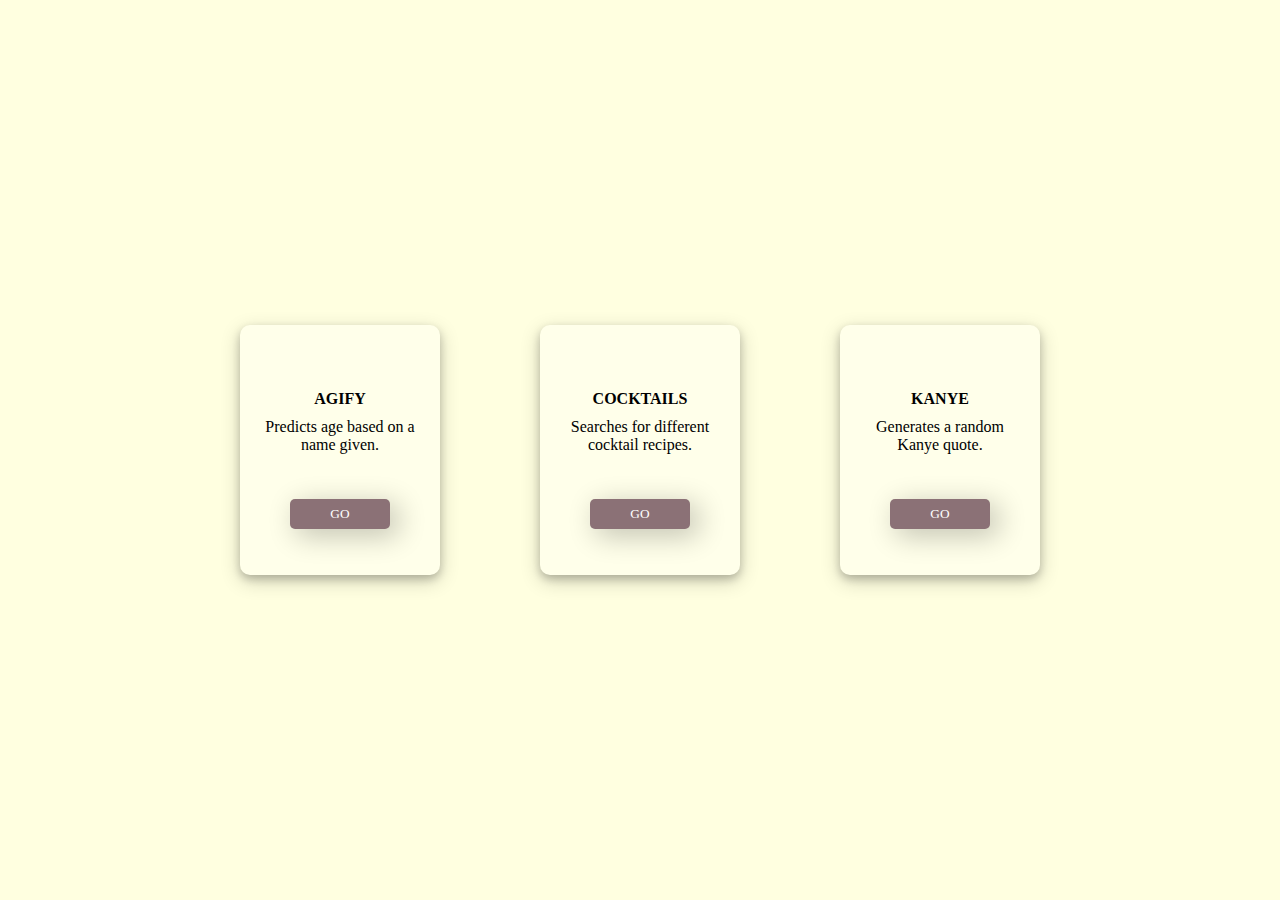
==== index.html @ 5dc0dc02 "index and agify done" ====
<!DOCTYPE html>
<html lang="en">
  <head>
    <meta charset="UTF-8" />
    <meta http-equiv="X-UA-Compatible" content="IE=edge" />
    <meta name="viewport" content="width=device-width, initial-scale=1.0" />
    <title>API FORMS</title>
    <link rel="stylesheet" href="./styles/reset.css" />
    <link rel="stylesheet" href="./styles/style.css" />
  </head>
  <body>
    <div class="content">
      <div class="container">
        <h1>AGIFY</h1>
        <p>Predicts age based on a name given.</p>
        <button><a href="./agify.html">GO</a></button>
      </div>
      <div class="container">
        <h1>COCKTAILS</h1>
        <p>Searches for different cocktail recipes.</p>
        <button><a href="./cocktails.html">GO</a></button>
      </div>
      <div class="container">
        <h1>KANYE</h1>
        <p>Generates a random Kanye quote.</p>
        <button><a href="./kanye.html">GO</a></button>
      </div>
    </div>
  </body>
</html>
---- styles/style.css ----
.content {
  height: 100vh;
  background-color: lightyellow;
  display: flex;
  justify-content: center;
  align-items: center;
}
.container {
  margin: 0 50px;
  height: 250px;
  width: 200px;
  text-align: center;
  border-radius: 10px;
  background-color: rgb(255, 255, 234);
  box-shadow: 0 4px 8px 0 rgba(0, 0, 0, 0.2), 0 6px 20px 0 rgba(0, 0, 0, 0.19);
}
h1 {
  margin: 65px 0 10px 0;
  padding: 0 15px;
  font-size: medium;
  font-family: serif;
}
p {
  margin: 0 0 45px 0;
  padding: 0 15px;
  font-family: serif;
}
button {
  width: 100px;
  height: 30px;
  background-color: #8b7176;
  box-shadow: 7px 6px 28px 1px rgba(0, 0, 0, 0.24);
  border: none;
  border-radius: 5px;
  cursor: pointer;
}
a {
  text-decoration: none;
  color: white;
  font-family: serif;
}
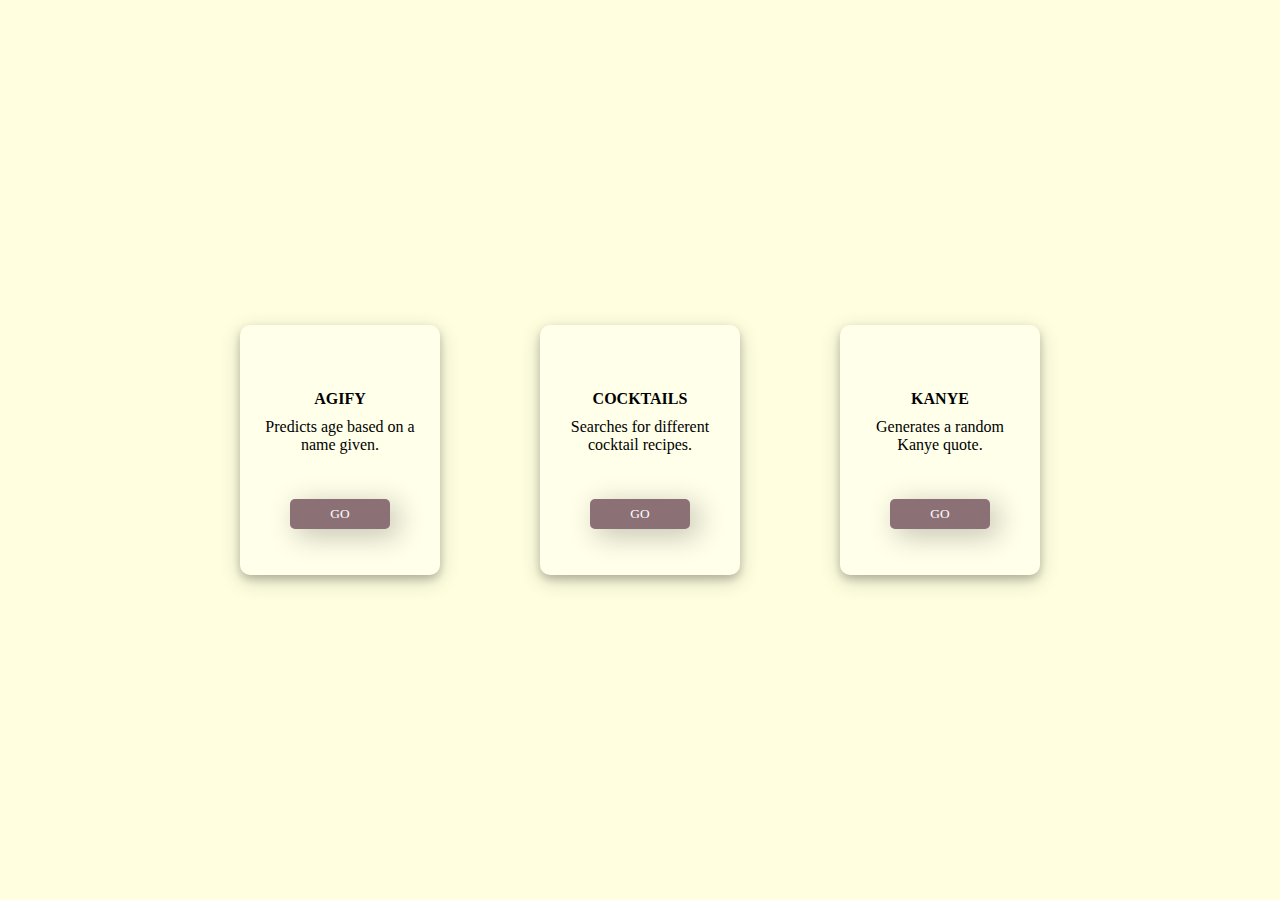
==== commit 47561240: "updated again" ====
--- a/index.html
+++ b/index.html
@@ -7,23 +7,24 @@
     <title>API FORMS</title>
     <link rel="stylesheet" href="./styles/reset.css" />
     <link rel="stylesheet" href="./styles/style.css" />
+    <link rel="stylesheet" href="./styles/index.css" />
   </head>
   <body>
     <div class="content">
       <div class="container">
         <h1>AGIFY</h1>
         <p>Predicts age based on a name given.</p>
-        <button><a href="./agify.html">GO</a></button>
+        <a href="./agify.html"><button>GO</button></a>
       </div>
       <div class="container">
         <h1>COCKTAILS</h1>
         <p>Searches for different cocktail recipes.</p>
-        <button><a href="./cocktails.html">GO</a></button>
+        <a href="./cocktails.html"><button>GO</button></a>
       </div>
       <div class="container">
         <h1>KANYE</h1>
         <p>Generates a random Kanye quote.</p>
-        <button><a href="./kanye.html">GO</a></button>
+        <a href="./kanye.html"><button>GO</button></a>
       </div>
     </div>
   </body>
--- a/styles/style.css
+++ b/styles/style.css
@@ -1,41 +1,38 @@
+:root {
+  --black: #000000;
+  --almost-black: #00000030;
+  --light-grey: #bbb;
+  --light-brown: #8b7176;
+  --light-yellow: #ffffe0;
+  --lighter-yellow: #ffffea;
+  --beige: #d4cec3;
+  --white: #ffffff;
+}
+
+body {
+  font-family: serif;
+}
+
 .content {
-  height: 100vh;
-  background-color: lightyellow;
+  min-height: 100vh;
+  background-color: var(--light-yellow);
   display: flex;
   justify-content: center;
   align-items: center;
 }
-.container {
-  margin: 0 50px;
-  height: 250px;
-  width: 200px;
-  text-align: center;
-  border-radius: 10px;
-  background-color: rgb(255, 255, 234);
-  box-shadow: 0 4px 8px 0 rgba(0, 0, 0, 0.2), 0 6px 20px 0 rgba(0, 0, 0, 0.19);
+
+a {
+  text-decoration: none;
+  color: var(--white);
 }
-h1 {
-  margin: 65px 0 10px 0;
-  padding: 0 15px;
-  font-size: medium;
-  font-family: serif;
-}
-p {
-  margin: 0 0 45px 0;
-  padding: 0 15px;
-  font-family: serif;
-}
-button {
-  width: 100px;
-  height: 30px;
-  background-color: #8b7176;
+
+button,
+input[type='submit'] {
+  background-color: var(--light-brown);
+  color: var(--white);
   box-shadow: 7px 6px 28px 1px rgba(0, 0, 0, 0.24);
   border: none;
   border-radius: 5px;
   cursor: pointer;
-}
-a {
-  text-decoration: none;
-  color: white;
   font-family: serif;
 }
--- a/styles/index.css
+++ b/styles/index.css
@@ -0,0 +1,25 @@
+.container {
+  margin: 0 50px;
+  height: 250px;
+  width: 200px;
+  text-align: center;
+  border-radius: 10px;
+  background-color: var(--lighter-yellow);
+  box-shadow: 0 4px 8px 0 var(--almost-black), 0 6px 20px 0 var(--almost-black);
+}
+
+h1 {
+  margin: 65px 0 10px 0;
+  padding: 0 15px;
+  font-size: medium;
+}
+
+p {
+  margin: 0 0 45px 0;
+  padding: 0 15px;
+}
+
+button {
+  width: 100px;
+  height: 30px;
+}
